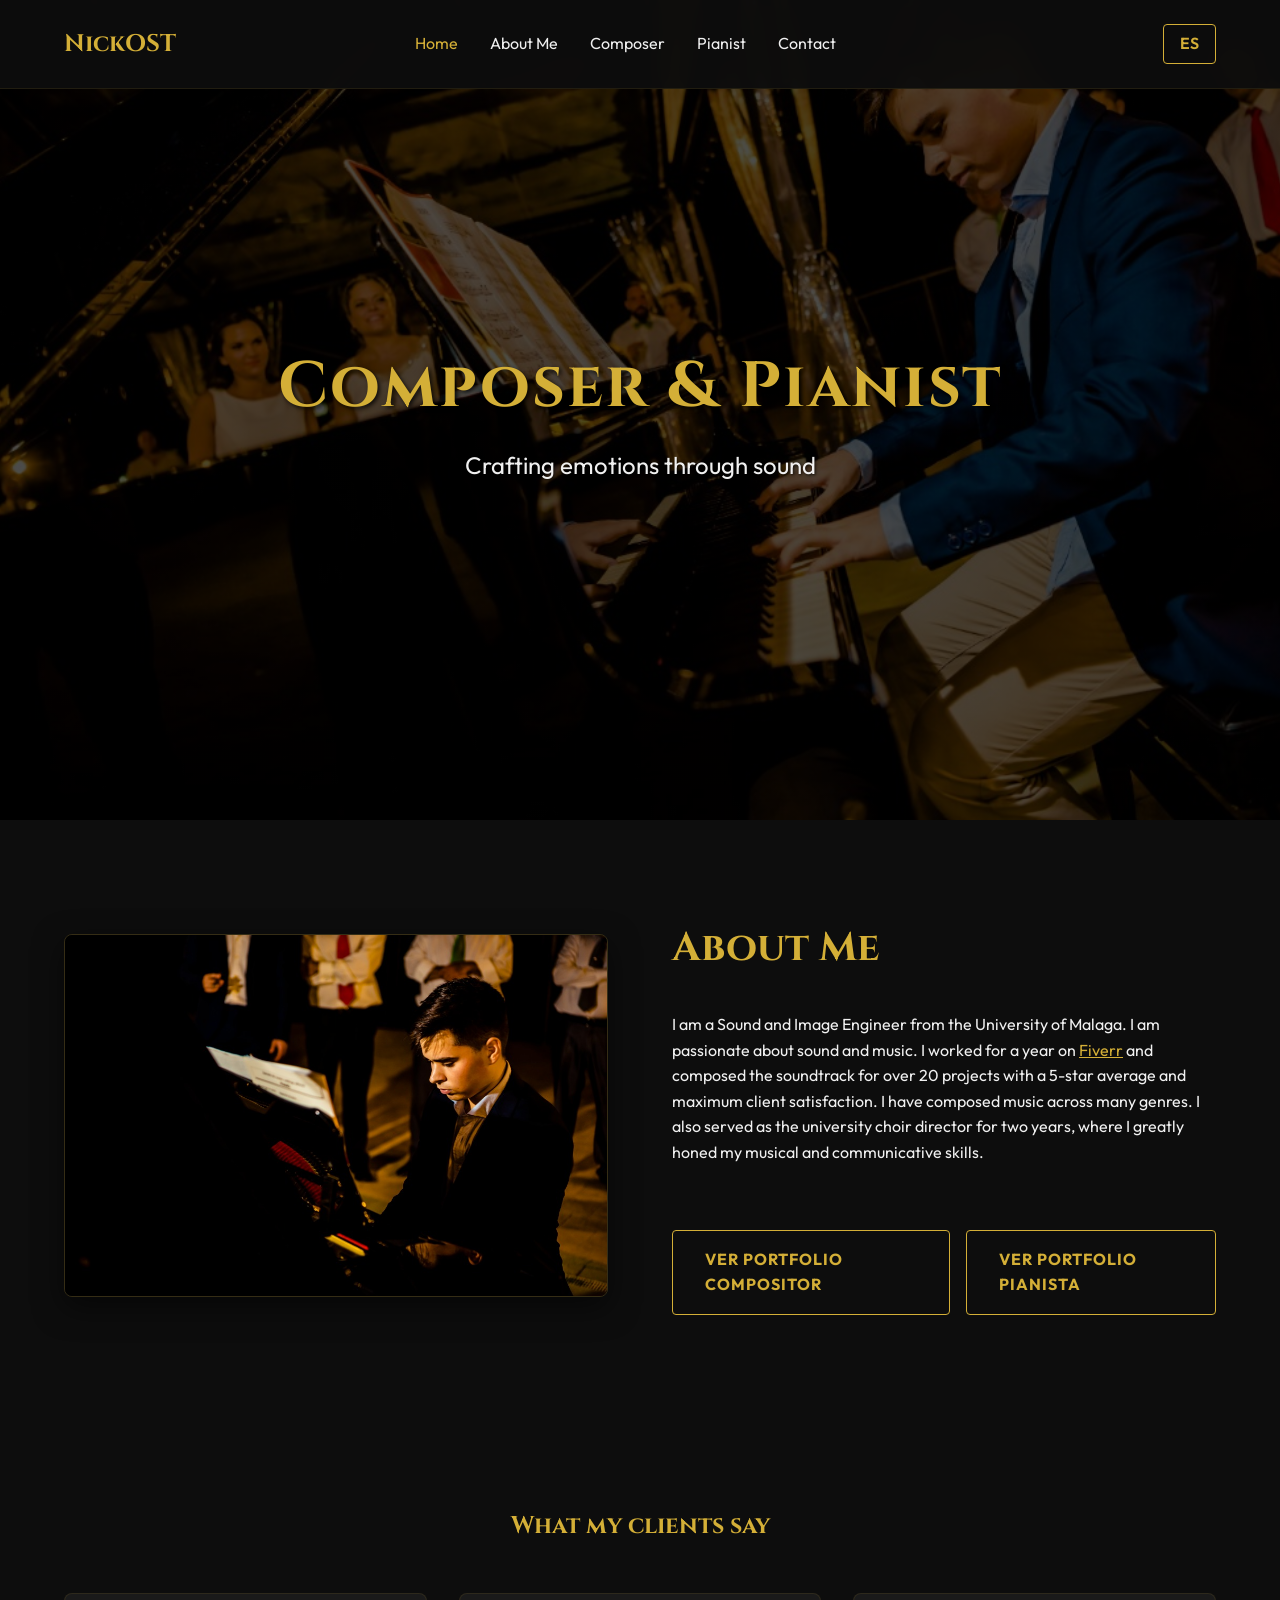
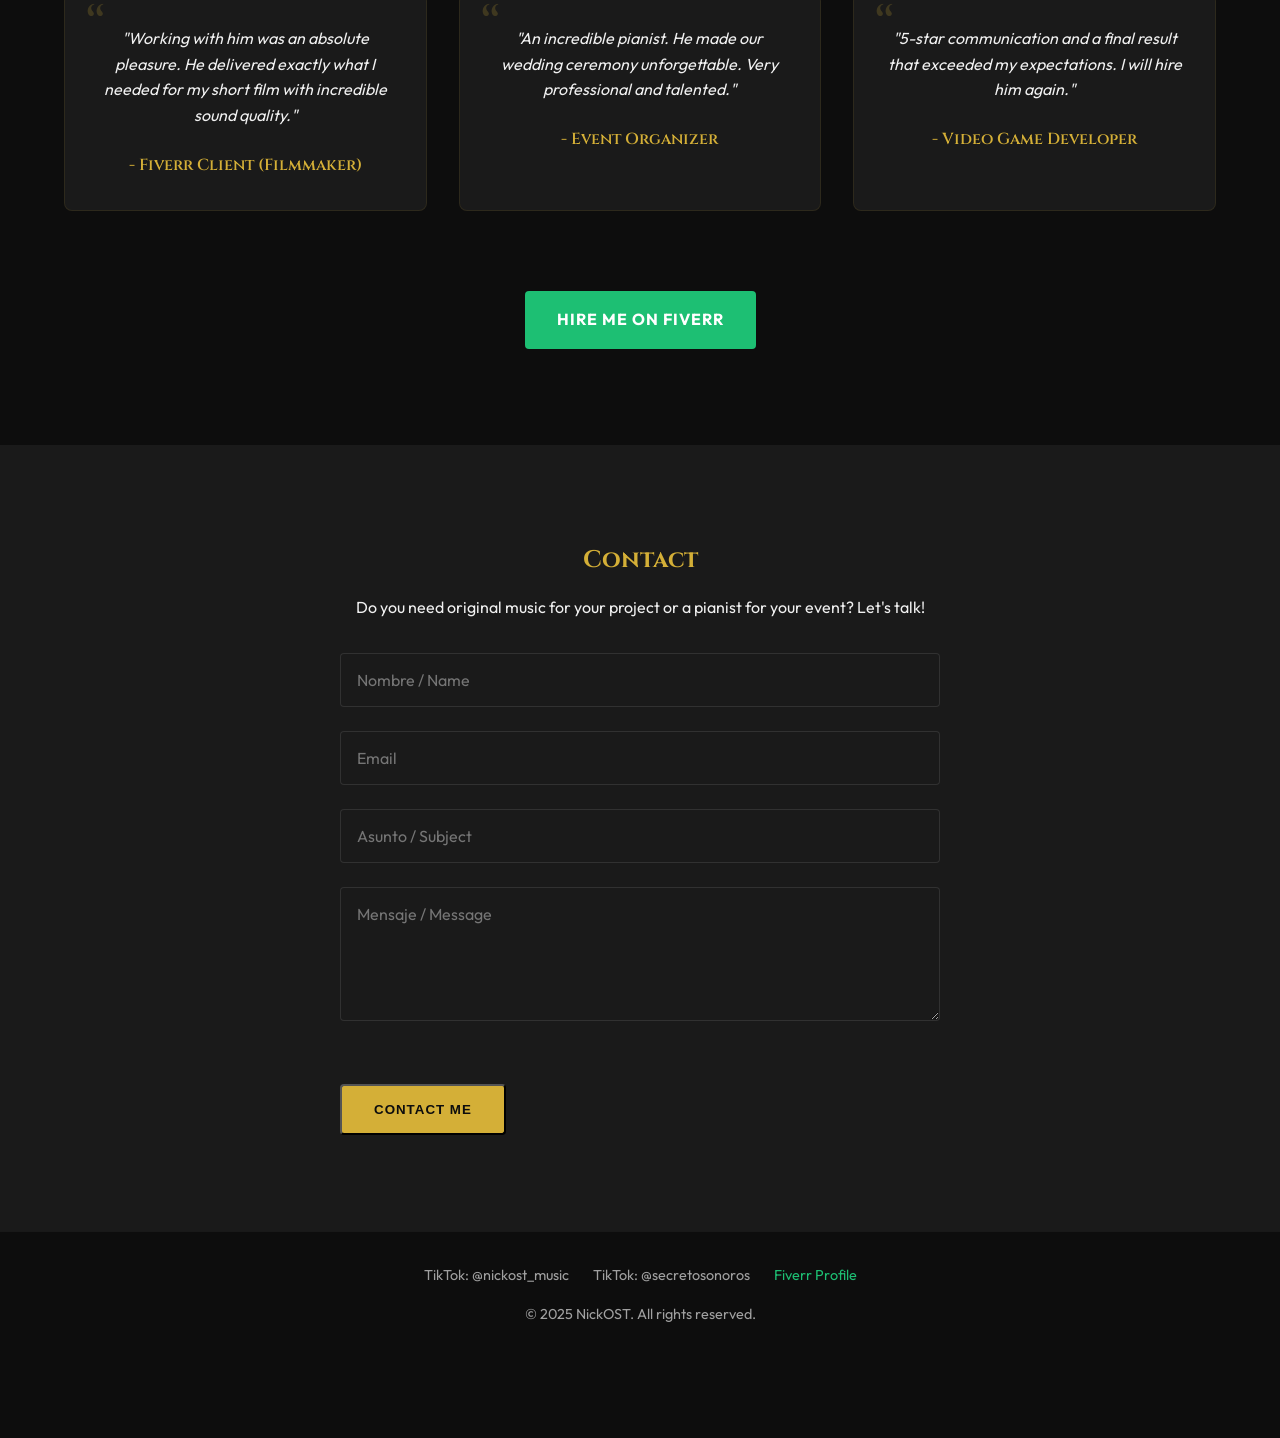
==== index.html @ 7a5ec65e "Versio 1.0" ====
<!DOCTYPE html>
<html lang="es">

<head>
    <meta charset="UTF-8">
    <meta name="viewport" content="width=device-width, initial-scale=1.0">
    <title>NickOST - Home</title>
    <link rel="preconnect" href="https://fonts.googleapis.com">
    <link rel="preconnect" href="https://fonts.gstatic.com" crossorigin>
    <link
        href="https://fonts.googleapis.com/css2?family=Cinzel:wght@400;700&family=Outfit:wght@300;400;600&display=swap"
        rel="stylesheet">
    <link rel="stylesheet" href="css/style.css">
</head>

<body>

    <nav class="navbar">
        <div class="logo">NickOST</div>
        <div class="nav-links">
            <a href="index.html" data-i18n="nav_home" class="active" style="color: var(--accent-gold);">Inicio</a>
            <a href="#about" data-i18n="nav_about">Sobre Mí</a>
            <a href="composer.html" data-i18n="nav_composer">Compositor</a>
            <a href="pianist.html" data-i18n="nav_pianist">Pianista</a>
            <a href="#contact" data-i18n="nav_contact">Contacto</a>
        </div>
        <div class="nav-extras">
            <div class="header-social">
                <a href="https://www.tiktok.com/@nickost_music" target="_blank" title="TikTok: @nickost_music">
                    <span class="tiktok-icon"></span>
                </a>
                <a href="https://www.tiktok.com/@secretosonoros" target="_blank" title="TikTok: @secretosonoros">
                    <span class="tiktok-icon"></span>
                </a>
            </div>
            <div class="lang-toggle" id="lang-toggle-btn">EN</div>
        </div>
    </nav>

    <header id="home" class="hero">
        <div class="hero-content reveal">
            <h1 data-i18n="hero_title">Compositor & Pianista</h1>
            <p data-i18n="hero_subtitle">Creando emociones a través del sonido</p>
        </div>
    </header>

    <section id="about" class="section">
        <div class="container about-grid reveal">
            <div class="about-img">
                <img src="assets/profile1.jpg" alt="NickOST Portrait">
            </div>
            <div class="about-text">
                <h2 data-i18n="about_title">Sobre Mí</h2>
                <p data-i18n="about_text">
                    Soy un ingeniero de Sonido e Imagen de la universidad de Málaga. Me apasiona el sonido y la
                    música...
                </p>
                <div style="margin-top: 2rem; display: flex; gap: 1rem;">
                    <a href="composer.html" class="contact-btn"
                        style="background: transparent; border: 1px solid var(--accent-gold); color: var(--accent-gold);">
                        Ver Portfolio Compositor
                    </a>
                    <a href="pianist.html" class="contact-btn"
                        style="background: transparent; border: 1px solid var(--accent-gold); color: var(--accent-gold);">
                        Ver Portfolio Pianista
                    </a>
                </div>
            </div>
        </div>
    </section>

    <section id="testimonials" class="section">
        <div class="container">
            <h2 class="text-center reveal" data-i18n="testimonials_title">Lo que dicen mis clientes</h2>
            <div class="testimonials-grid">
                <div class="testimonial-card reveal">
                    <p class="testimonial-text" data-i18n="testim_1">"Trabajar con él fue un placer absoluto. Entregó
                        exactamente lo que necesitaba para mi cortometraje con una calidad de sonido increíble."</p>
                    <div class="testimonial-author">- Fiverr Client (Filmmaker)</div>
                </div>
                <div class="testimonial-card reveal">
                    <p class="testimonial-text" data-i18n="testim_2">"Un pianista increíble. Hizo que nuestra ceremonia
                        fuera inolvidable. Muy profesional y talentoso."</p>
                    <div class="testimonial-author">- Event Organizer</div>
                </div>
                <div class="testimonial-card reveal">
                    <p class="testimonial-text" data-i18n="testim_3">"Comunicación de 5 estrellas y un resultado final
                        que superó mis expectativas. Volveré a contratarlo."</p>
                    <div class="testimonial-author">- Video Game Developer</div>
                </div>
            </div>

            <div class="text-center reveal" style="margin-top: 3rem;">
                <a href="http://www.fiverr.com/s/GzZyve7" target="_blank" class="contact-btn" data-i18n="fiverr_btn"
                    style="background-color: #1DBF73; border-color: #1DBF73; color: white;">Contrátame en Fiverr</a>
            </div>
        </div>
    </section>

    <section id="contact" class="section contact-section">
        <div class="container reveal">
            <h2 data-i18n="contact_title">Contacto</h2>
            <p data-i18n="contact_text" style="max-width: 600px; margin: 0 auto 2rem auto;">
                ¿Necesitas música original para tu proyecto o un pianista para tu evento? ¡Hablemos!
            </p>

            <form class="contact-form" action="mailto:contact@nickost.com" method="post" enctype="text/plain">
                <div class="form-group">
                    <input type="text" name="name" placeholder="Nombre / Name" required class="form-input">
                </div>
                <div class="form-group">
                    <input type="email" name="email" placeholder="Email" required class="form-input">
                </div>
                <div class="form-group">
                    <input type="text" name="subject" placeholder="Asunto / Subject" required class="form-input">
                </div>
                <div class="form-group">
                    <textarea name="message" rows="5" placeholder="Mensaje / Message" required
                        class="form-input"></textarea>
                </div>
                <button type="submit" class="contact-btn" data-i18n="contact_btn">Contáctame</button>
            </form>
        </div>
    </section>

    <footer>
        <div class="social-links">
            <a href="https://www.tiktok.com/@nickost_music" target="_blank" class="social-link">TikTok:
                @nickost_music</a>
            <a href="https://www.tiktok.com/@secretosonoros" target="_blank" class="social-link">TikTok:
                @secretosonoros</a>
            <a href="http://www.fiverr.com/s/GzZyve7" target="_blank" class="social-link" style="color: #1DBF73;">Fiverr
                Profile</a>
        </div>
        <p>&copy; 2025 NickOST. <span data-i18n="footer_rights">Todos los derechos reservados.</span></p>
    </footer>

    <script src="js/main.js"></script>
</body>

</html>
---- css/style.css ----
@import url('audio.css');
@import url('form.css');
@import url('social.css');
@import url('header-social.css');

:root {
    --bg-color: #0d0d0d;
    --card-bg: #1a1a1a;
    --text-primary: #f0f0f0;
    --text-secondary: #a0a0a0;
    --accent-gold: #d4af37;
    --accent-hover: #f9c945;
    --font-heading: 'Cinzel', serif;
    --font-body: 'Outfit', sans-serif;
    --transition-speed: 0.3s;
}

html {
    scroll-behavior: smooth;
}

* {
    margin: 0;
    padding: 0;
    box-sizing: border-box;
}

body {
    background-color: var(--bg-color);
    color: var(--text-primary);
    font-family: var(--font-body);
    line-height: 1.6;
    overflow-x: hidden;
}

h1,
h2,
h3,
h4,
h5,
h6 {
    font-family: var(--font-heading);
    color: var(--accent-gold);
    margin-bottom: 1rem;
}

a {
    text-decoration: none;
    color: inherit;
    transition: color var(--transition-speed);
}

img {
    max-width: 100%;
    display: block;
    border-radius: 8px;
}

/* Utilities */
.container {
    width: 90%;
    max-width: 1200px;
    margin: 0 auto;
    padding: 2rem 0;
}

.section {
    padding: 4rem 0;
}

.text-center {
    text-align: center;
}

.hidden {
    display: none;
}

/* Navbar */
.navbar {
    display: flex;
    justify-content: space-between;
    align-items: center;
    padding: 1.5rem 5%;
    background-color: rgba(13, 13, 13, 0.95);
    position: fixed;
    width: 100%;
    top: 0;
    z-index: 1000;
    backdrop-filter: blur(10px);
    border-bottom: 1px solid rgba(212, 175, 55, 0.1);
}

.logo {
    font-family: var(--font-heading);
    font-size: 1.5rem;
    font-weight: 700;
    color: var(--accent-gold);
}

.nav-links {
    display: flex;
    gap: 2rem;
}

.nav-links a:hover {
    color: var(--accent-gold);
}

.lang-toggle {
    cursor: pointer;
    font-weight: 600;
    border: 1px solid var(--accent-gold);
    padding: 0.4rem 1rem;
    border-radius: 4px;
    color: var(--accent-gold);
    transition: all var(--transition-speed);
}

.lang-toggle:hover {
    background-color: var(--accent-gold);
    color: var(--bg-color);
}

/* Hero */
.hero {
    height: 100vh;
    display: flex;
    align-items: center;
    justify-content: center;
    text-align: center;
    background: linear-gradient(rgba(0, 0, 0, 0.7), rgba(0, 0, 0, 0.7)), url('../assets/profile2.jpg') center/cover no-repeat;
    margin-top: -80px;
    /* Offset navbar */
    padding-top: 80px;
}

.hero-content h1 {
    font-size: 4rem;
    margin-bottom: 0.5rem;
    letter-spacing: 2px;
    text-shadow: 2px 2px 4px rgba(0, 0, 0, 0.8);
}

.hero-content p {
    font-size: 1.5rem;
    color: var(--text-primary);
    text-shadow: 1px 1px 3px rgba(0, 0, 0, 0.8);
}

/* About */
.about-grid {
    display: grid;
    grid-template-columns: 1fr 1fr;
    gap: 4rem;
    align-items: center;
}

.about-text h2 {
    font-size: 2.5rem;
    margin-bottom: 2rem;
}

.about-img img {
    box-shadow: 0 10px 30px rgba(0, 0, 0, 0.5);
    border: 1px solid rgba(212, 175, 55, 0.2);
    transition: transform 0.5s ease;
}

.about-img img:hover {
    transform: scale(1.02);
}

/* Composer & Pianist Sections */
.gallery-grid {
    display: grid;
    grid-template-columns: repeat(auto-fill, minmax(300px, 1fr));
    gap: 2rem;
    margin-top: 3rem;
}

.video-card {
    background: var(--card-bg);
    border-radius: 8px;
    overflow: hidden;
    transition: transform var(--transition-speed);
    border: 1px solid rgba(255, 255, 255, 0.05);
}

.video-card:hover {
    transform: translateY(-5px);
    border-color: var(--accent-gold);
}

.video-wrapper {
    position: relative;
    padding-bottom: 56.25%;
    /* 16:9 */
    height: 0;
}

.video-wrapper iframe {
    position: absolute;
    top: 0;
    left: 0;
    width: 100%;
    height: 100%;
    border: none;
}

.card-info {
    padding: 1rem;
}

.card-info h3 {
    font-size: 1.1rem;
    margin-bottom: 0.5rem;
    color: var(--text-primary);
    font-family: var(--font-body);
}

/* Testimonials */
.testimonials-grid {
    display: grid;
    grid-template-columns: repeat(auto-fit, minmax(300px, 1fr));
    gap: 2rem;
    margin-top: 3rem;
}

.testimonial-card {
    background: var(--card-bg);
    padding: 2rem;
    border-radius: 8px;
    border: 1px solid rgba(212, 175, 55, 0.1);
    text-align: center;
    position: relative;
}

.testimonial-card::before {
    content: '“';
    font-family: var(--font-heading);
    font-size: 4rem;
    color: var(--accent-gold);
    opacity: 0.2;
    position: absolute;
    top: -10px;
    left: 20px;
}

.testimonial-text {
    font-style: italic;
    margin-bottom: 1.5rem;
    color: var(--text-primary);
}

.testimonial-author {
    color: var(--accent-gold);
    font-weight: 600;
    font-family: var(--font-heading);
}

/* Animations */
.reveal {
    opacity: 0;
    transform: translateY(30px);
    transition: all 1s ease-out;
}

.reveal.active {
    opacity: 1;
    transform: translateY(0);
}

/* Contact */
.contact-section {
    background-color: var(--card-bg);
    text-align: center;
}

.contact-btn {
    display: inline-block;
    background-color: var(--accent-gold);
    color: var(--bg-color);
    padding: 1rem 2rem;
    font-weight: 700;
    border-radius: 4px;
    margin-top: 2rem;
    text-transform: uppercase;
    letter-spacing: 1px;
}

.contact-btn:hover {
    background-color: var(--accent-hover);
}

/* Footer */
footer {
    text-align: center;
    padding: 2rem;
    border-top: 1px solid rgba(255, 255, 255, 0.05);
    color: var(--text-secondary);
    font-size: 0.9rem;
}

/* Responsive */
@media (max-width: 768px) {
    .navbar {
        flex-direction: column;
        gap: 1rem;
    }

    .hero-content h1 {
        font-size: 2.5rem;
    }

    .about-grid {
        grid-template-columns: 1fr;
    }

    .about-img {
        order: -1;
    }
}
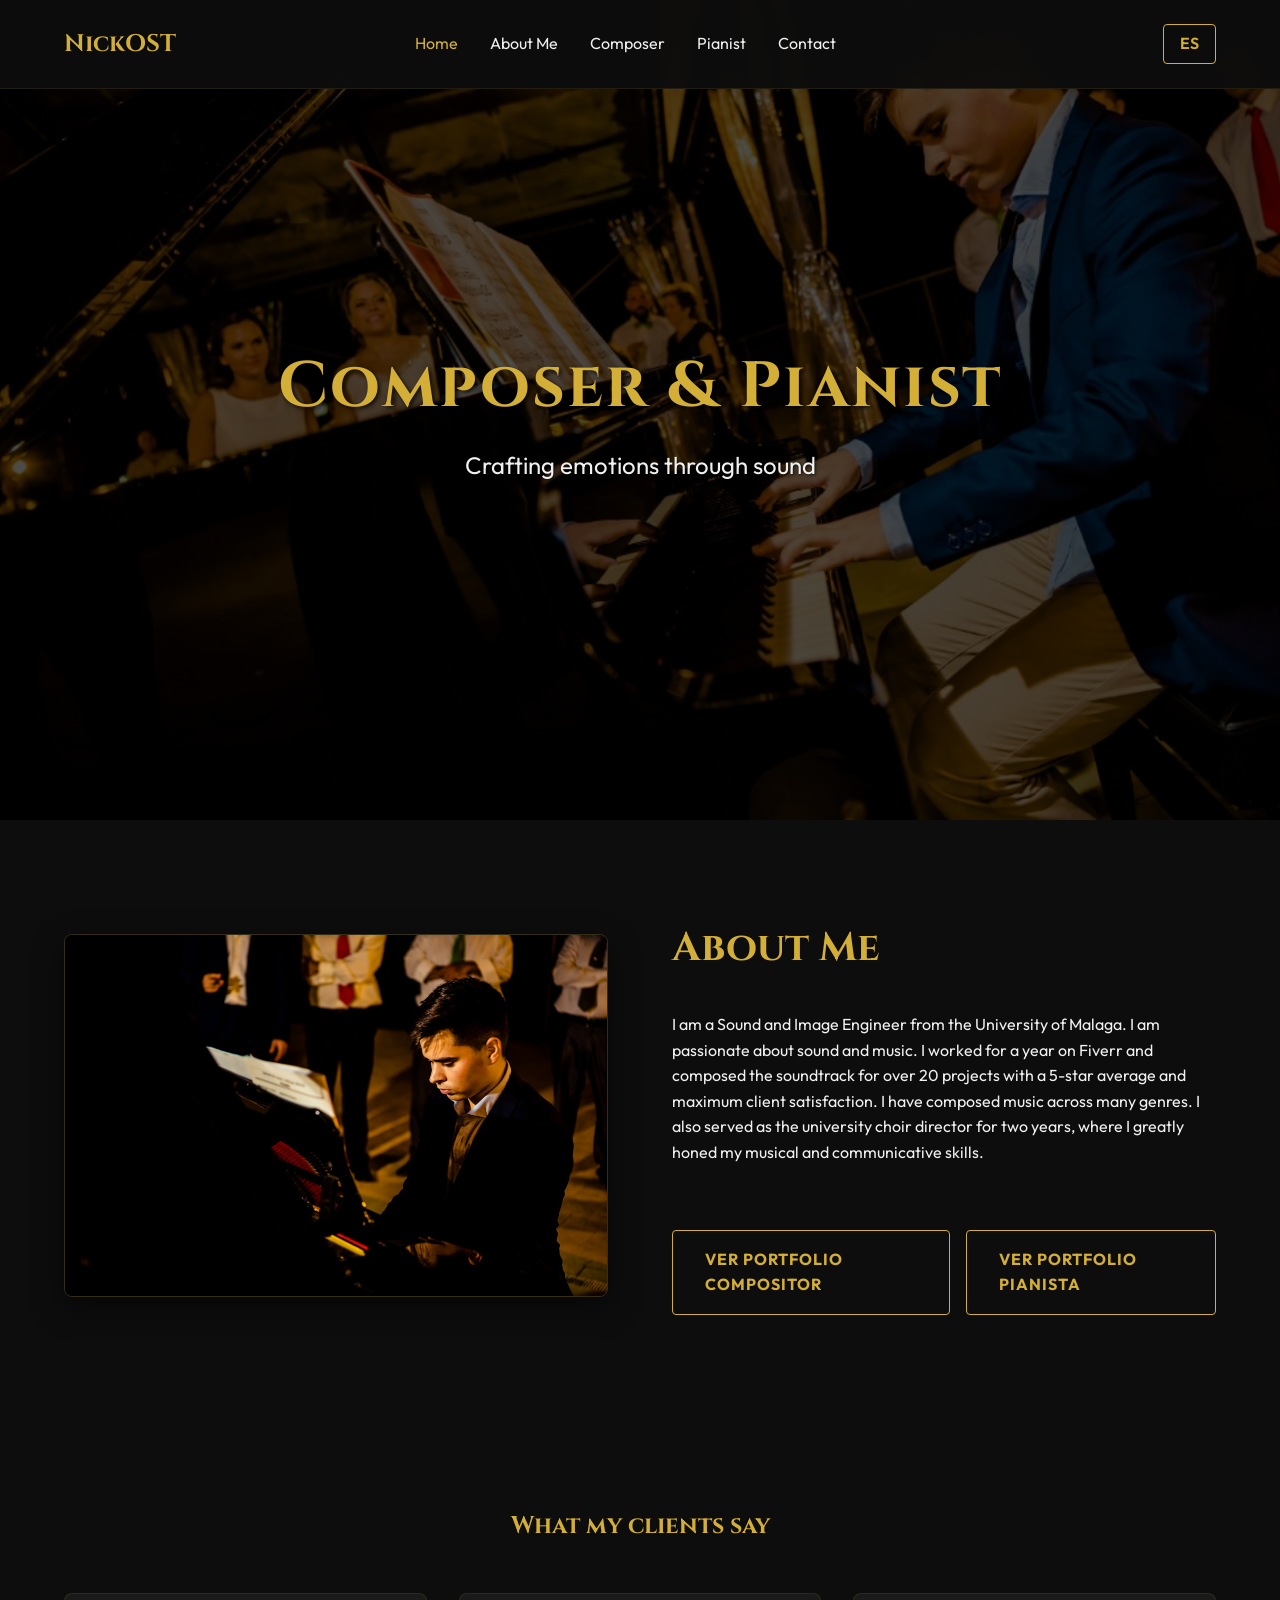
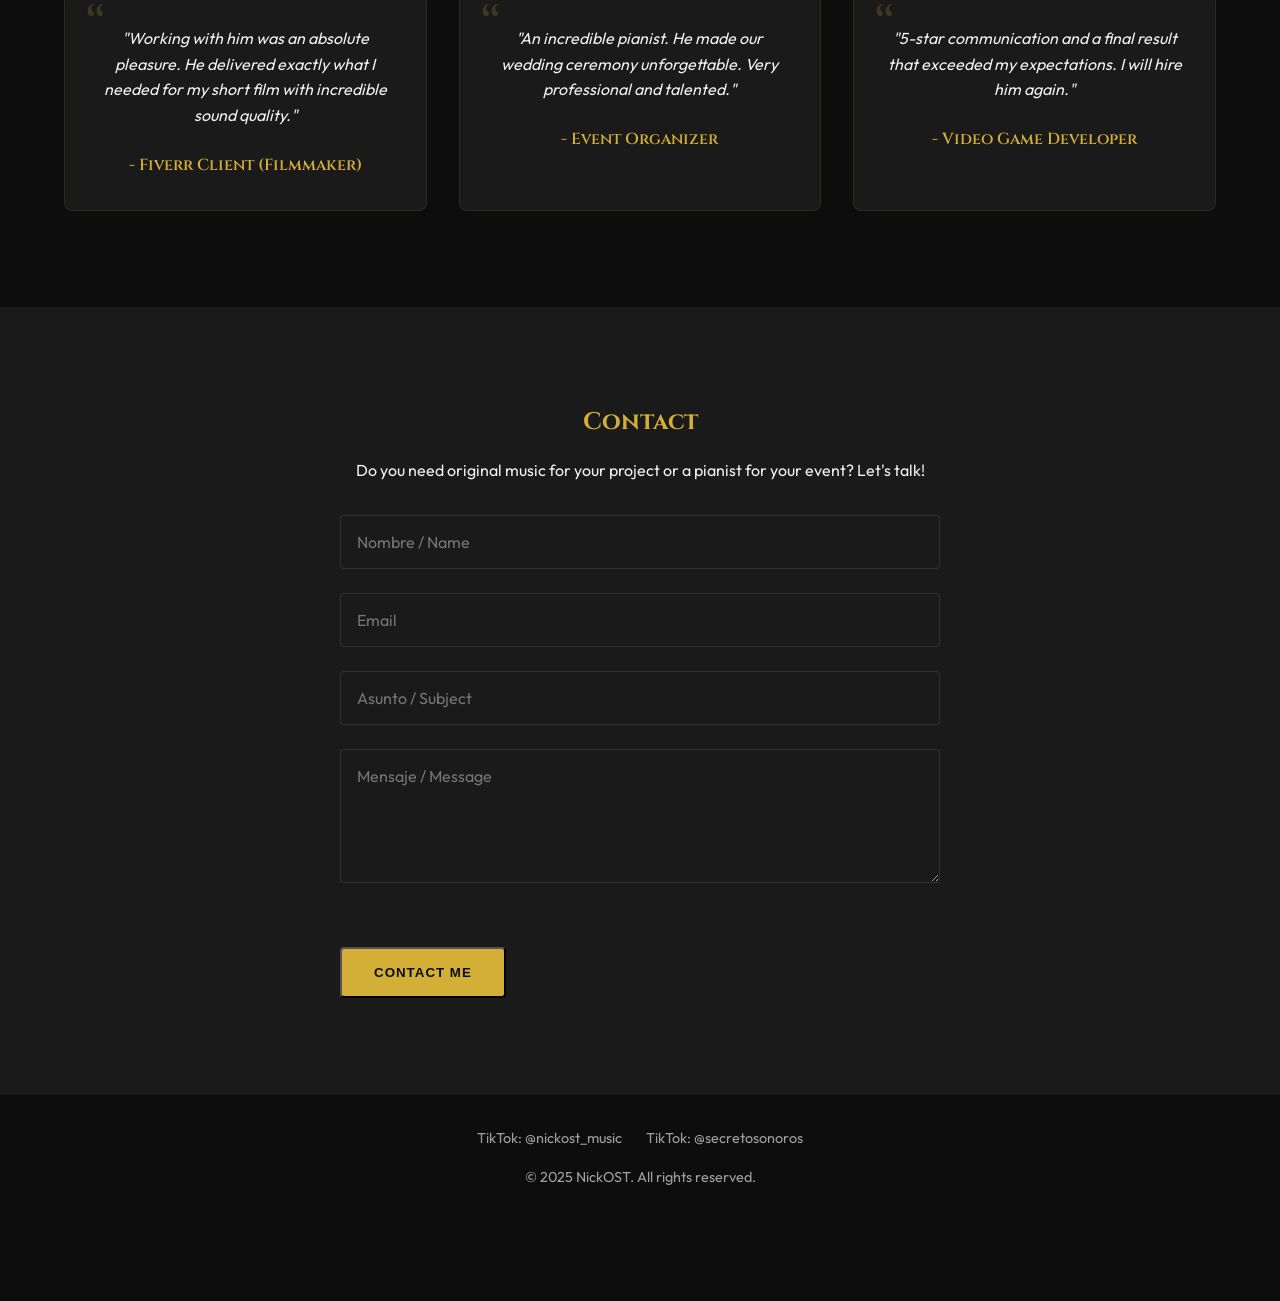
==== commit e37f1669: "Actualizacion Contacto" ====
--- a/index.html
+++ b/index.html
@@ -5,6 +5,7 @@
     <meta charset="UTF-8">
     <meta name="viewport" content="width=device-width, initial-scale=1.0">
     <title>NickOST - Home</title>
+    <link rel="icon" type="image/png" href="assets/favicon.png">
     <link rel="preconnect" href="https://fonts.googleapis.com">
     <link rel="preconnect" href="https://fonts.gstatic.com" crossorigin>
     <link
@@ -17,6 +18,11 @@
 
     <nav class="navbar">
         <div class="logo">NickOST</div>
+        <div class="hamburger">
+            <span></span>
+            <span></span>
+            <span></span>
+        </div>
         <div class="nav-links">
             <a href="index.html" data-i18n="nav_home" class="active" style="color: var(--accent-gold);">Inicio</a>
             <a href="#about" data-i18n="nav_about">Sobre Mí</a>
@@ -90,10 +96,7 @@
                 </div>
             </div>
 
-            <div class="text-center reveal" style="margin-top: 3rem;">
-                <a href="http://www.fiverr.com/s/GzZyve7" target="_blank" class="contact-btn" data-i18n="fiverr_btn"
-                    style="background-color: #1DBF73; border-color: #1DBF73; color: white;">Contrátame en Fiverr</a>
-            </div>
+
         </div>
     </section>
 
@@ -104,7 +107,7 @@
                 ¿Necesitas música original para tu proyecto o un pianista para tu evento? ¡Hablemos!
             </p>
 
-            <form class="contact-form" action="mailto:contact@nickost.com" method="post" enctype="text/plain">
+            <form class="contact-form" action="https://formspree.io/f/myzrlnqo" method="POST">
                 <div class="form-group">
                     <input type="text" name="name" placeholder="Nombre / Name" required class="form-input">
                 </div>
@@ -129,12 +132,13 @@
                 @nickost_music</a>
             <a href="https://www.tiktok.com/@secretosonoros" target="_blank" class="social-link">TikTok:
                 @secretosonoros</a>
-            <a href="http://www.fiverr.com/s/GzZyve7" target="_blank" class="social-link" style="color: #1DBF73;">Fiverr
-                Profile</a>
+
         </div>
         <p>&copy; 2025 NickOST. <span data-i18n="footer_rights">Todos los derechos reservados.</span></p>
     </footer>
 
+    <script src="js/audio-player.js"></script>
+    <script src="js/mobile-menu.js"></script>
     <script src="js/main.js"></script>
 </body>
 
--- a/css/style.css
+++ b/css/style.css
@@ -2,6 +2,7 @@
 @import url('form.css');
 @import url('social.css');
 @import url('header-social.css');
+@import url('responsive.css');
 
 :root {
     --bg-color: #0d0d0d;
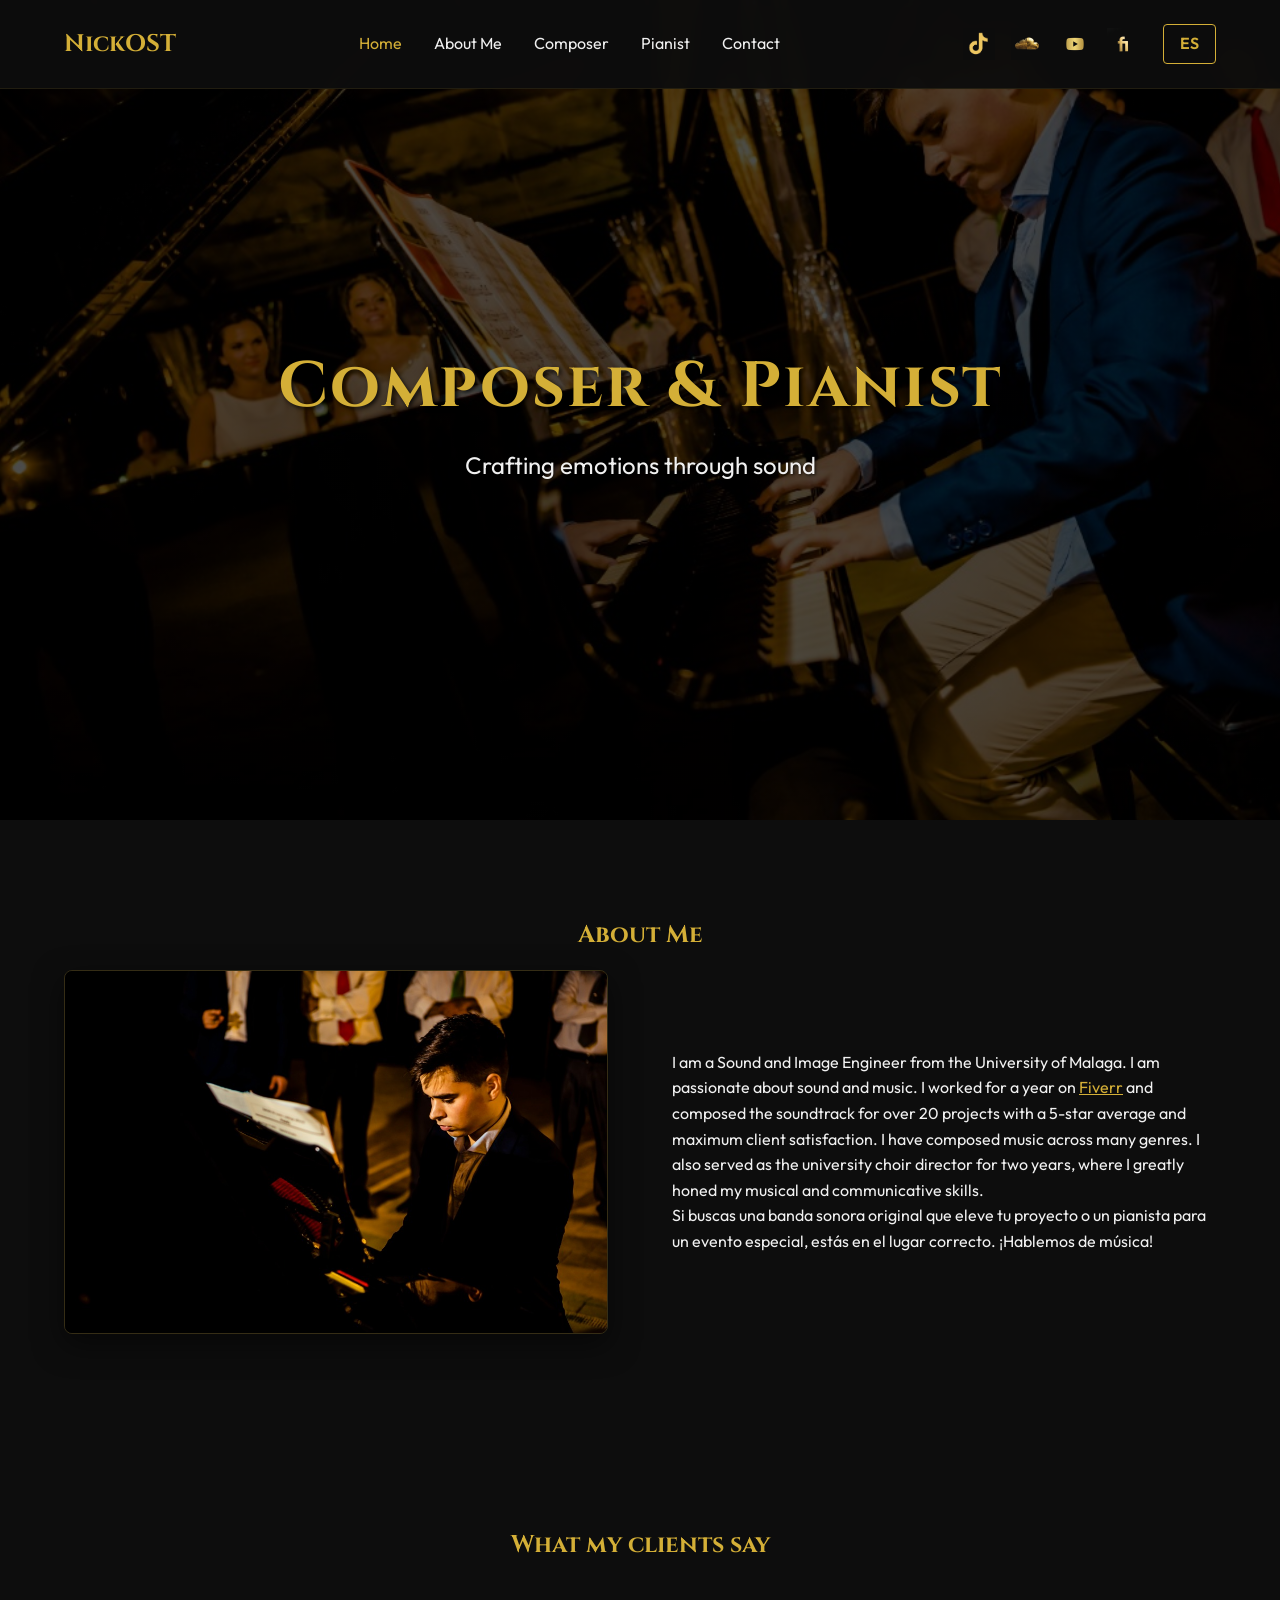
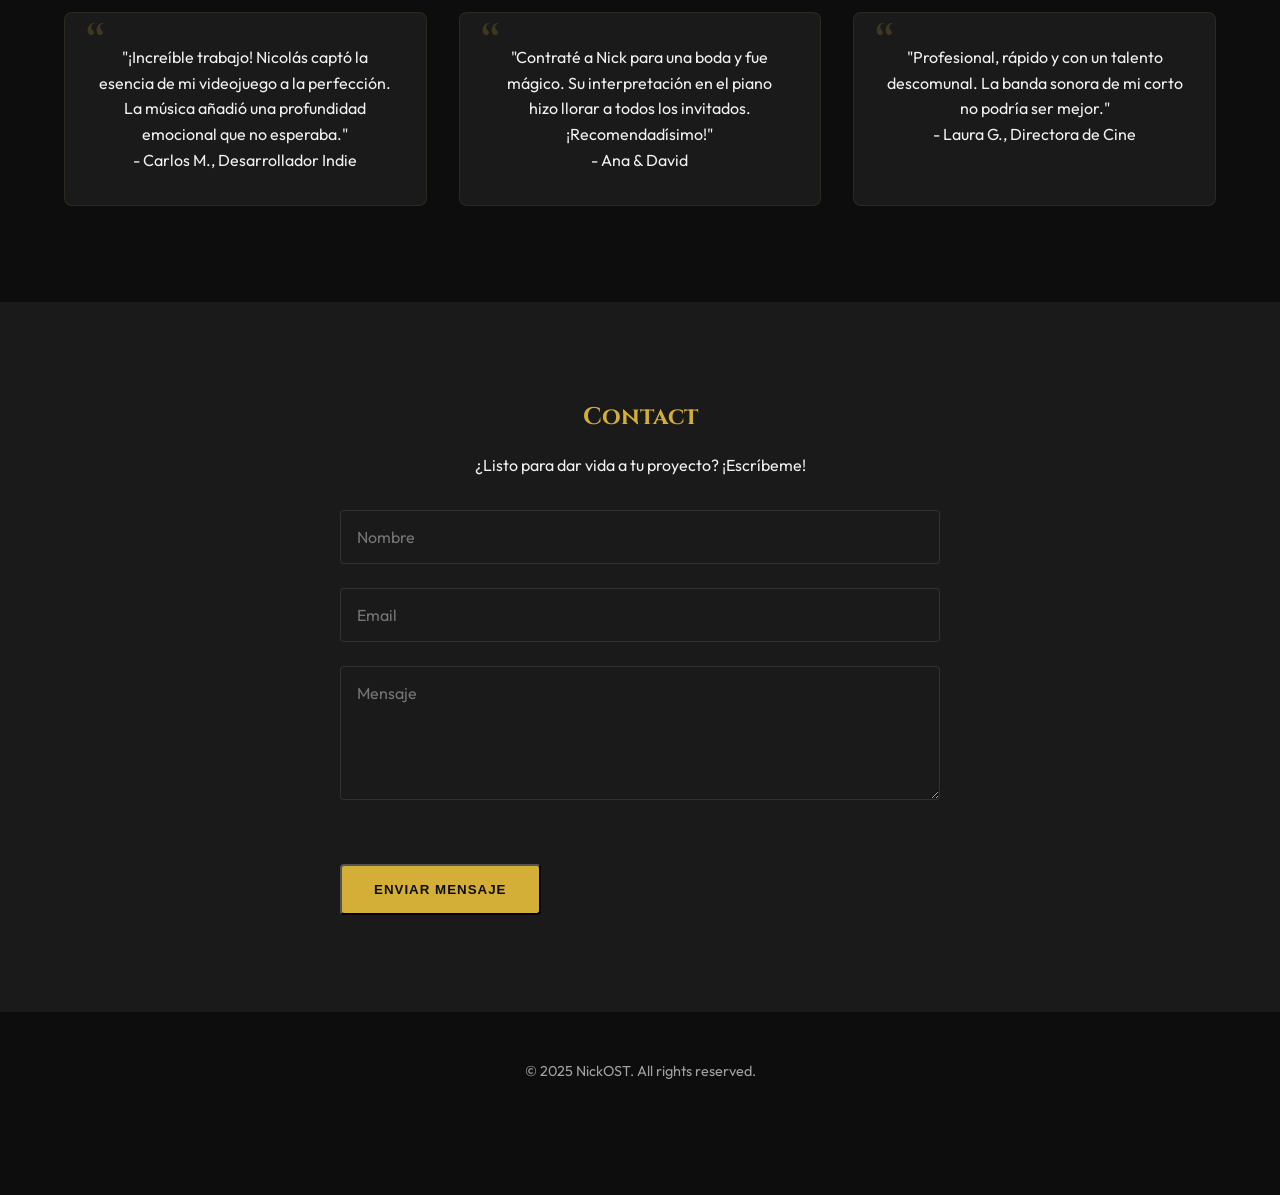
==== commit eeebf5fb: "Actualización" ====
--- a/index.html
+++ b/index.html
@@ -35,104 +35,104 @@
                 <a href="https://www.tiktok.com/@nickost_music" target="_blank" title="TikTok: @nickost_music">
                     <span class="tiktok-icon"></span>
                 </a>
-                <a href="https://www.tiktok.com/@secretosonoros" target="_blank" title="TikTok: @secretosonoros">
-                    <span class="tiktok-icon"></span>
+                <a href="https://soundcloud.com/nickost_music" target="_blank" title="SoundCloud">
+                    <span class="soundcloud-icon"></span>
+                </a>
+                <a href="https://www.youtube.com/@NickOST_music" target="_blank" title="YouTube">
+                    <span class="youtube-icon"></span>
+                </a>
+                <a href="https://www.fiverr.com/nickost2" target="_blank" title="Fiverr">
+                    <span class="fiverr-icon"></span>
                 </a>
             </div>
             <div class="lang-toggle" id="lang-toggle-btn">EN</div>
         </div>
     </nav>
 
-    <header id="home" class="hero">
+    <header class="hero" id="home">
         <div class="hero-content reveal">
-            <h1 data-i18n="hero_title">Compositor & Pianista</h1>
-            <p data-i18n="hero_subtitle">Creando emociones a través del sonido</p>
+            <h1 data-i18n="hero_title">Tu Visión, Mi Sonido</h1>
+            <p data-i18n="hero_subtitle">Compositor y Pianista Profesional para tus proyectos</p>
+        </div>
+        <div class="scroll-indicator">
+            <span></span>
         </div>
     </header>
 
     <section id="about" class="section">
-        <div class="container about-grid reveal">
-            <div class="about-img">
-                <img src="assets/profile1.jpg" alt="NickOST Portrait">
-            </div>
-            <div class="about-text">
-                <h2 data-i18n="about_title">Sobre Mí</h2>
-                <p data-i18n="about_text">
-                    Soy un ingeniero de Sonido e Imagen de la universidad de Málaga. Me apasiona el sonido y la
-                    música...
-                </p>
-                <div style="margin-top: 2rem; display: flex; gap: 1rem;">
-                    <a href="composer.html" class="contact-btn"
-                        style="background: transparent; border: 1px solid var(--accent-gold); color: var(--accent-gold);">
-                        Ver Portfolio Compositor
-                    </a>
-                    <a href="pianist.html" class="contact-btn"
-                        style="background: transparent; border: 1px solid var(--accent-gold); color: var(--accent-gold);">
-                        Ver Portfolio Pianista
-                    </a>
+        <div class="container">
+            <h2 class="text-center reveal" data-i18n="about_title">Sobre Mí</h2>
+            <div class="about-grid reveal">
+                <div class="about-img">
+                    <img src="assets/profile1.jpg" alt="NickOST Portrait">
+                </div>
+                <div class="about-text">
+                    <p data-i18n="about_text">
+                        Hola, soy Nicolás Aguilar, conocido artísticamente como NickOST. Soy un compositor y pianista
+                        apasionado
+                        por crear atmósferas únicas a través de la música. Con años de experiencia componiendo para
+                        videojuegos,
+                        cortometrajes y medios audiovisuales, he perfeccionado mi habilidad para contar historias sin
+                        palabras.
+                        Mi estilo abarca desde lo orquestal épico hasta melodías de piano íntimas y emotivas.
+                    </p>
+                    <p>
+                        Si buscas una banda sonora original que eleve tu proyecto o un pianista para un evento especial,
+                        estás en el lugar correcto. ¡Hablemos de música!
+                    </p>
                 </div>
             </div>
         </div>
     </section>
 
+    <!-- Testimonials Section -->
     <section id="testimonials" class="section">
         <div class="container">
-            <h2 class="text-center reveal" data-i18n="testimonials_title">Lo que dicen mis clientes</h2>
-            <div class="testimonials-grid">
-                <div class="testimonial-card reveal">
-                    <p class="testimonial-text" data-i18n="testim_1">"Trabajar con él fue un placer absoluto. Entregó
-                        exactamente lo que necesitaba para mi cortometraje con una calidad de sonido increíble."</p>
-                    <div class="testimonial-author">- Fiverr Client (Filmmaker)</div>
+            <h2 class="text-center reveal" data-i18n="testimonials_title">Testimonios</h2>
+            <div class="testimonials-grid reveal">
+                <div class="testimonial-card">
+                    <p>"¡Increíble trabajo! Nicolás captó la esencia de mi videojuego a la perfección. La música añadió
+                        una profundidad emocional que no esperaba."</p>
+                    <div class="author">- Carlos M., Desarrollador Indie</div>
                 </div>
-                <div class="testimonial-card reveal">
-                    <p class="testimonial-text" data-i18n="testim_2">"Un pianista increíble. Hizo que nuestra ceremonia
-                        fuera inolvidable. Muy profesional y talentoso."</p>
-                    <div class="testimonial-author">- Event Organizer</div>
+                <div class="testimonial-card">
+                    <p>"Contraté a Nick para una boda y fue mágico. Su interpretación en el piano hizo llorar a todos
+                        los invitados. ¡Recomendadísimo!"</p>
+                    <div class="author">- Ana & David</div>
                 </div>
-                <div class="testimonial-card reveal">
-                    <p class="testimonial-text" data-i18n="testim_3">"Comunicación de 5 estrellas y un resultado final
-                        que superó mis expectativas. Volveré a contratarlo."</p>
-                    <div class="testimonial-author">- Video Game Developer</div>
+                <div class="testimonial-card">
+                    <p>"Profesional, rápido y con un talento descomunal. La banda sonora de mi corto no podría ser
+                        mejor."</p>
+                    <div class="author">- Laura G., Directora de Cine</div>
                 </div>
             </div>
-
-
         </div>
     </section>
 
     <section id="contact" class="section contact-section">
-        <div class="container reveal">
+        <div class="container text-center reveal">
             <h2 data-i18n="contact_title">Contacto</h2>
-            <p data-i18n="contact_text" style="max-width: 600px; margin: 0 auto 2rem auto;">
-                ¿Necesitas música original para tu proyecto o un pianista para tu evento? ¡Hablemos!
+            <p data-i18n="contact_subtitle" style="margin-bottom: 2rem;">¿Listo para dar vida a tu proyecto? ¡Escríbeme!
             </p>
 
             <form class="contact-form" action="https://formspree.io/f/myzrlnqo" method="POST">
                 <div class="form-group">
-                    <input type="text" name="name" placeholder="Nombre / Name" required class="form-input">
+                    <input type="text" name="name" placeholder="Nombre" required class="form-input">
                 </div>
                 <div class="form-group">
                     <input type="email" name="email" placeholder="Email" required class="form-input">
                 </div>
                 <div class="form-group">
-                    <input type="text" name="subject" placeholder="Asunto / Subject" required class="form-input">
+                    <textarea name="message" rows="5" placeholder="Mensaje" required class="form-input"></textarea>
                 </div>
-                <div class="form-group">
-                    <textarea name="message" rows="5" placeholder="Mensaje / Message" required
-                        class="form-input"></textarea>
-                </div>
-                <button type="submit" class="contact-btn" data-i18n="contact_btn">Contáctame</button>
+                <button type="submit" class="contact-btn" data-i18n="form_submit">Enviar Mensaje</button>
             </form>
         </div>
     </section>
 
     <footer>
         <div class="social-links">
-            <a href="https://www.tiktok.com/@nickost_music" target="_blank" class="social-link">TikTok:
-                @nickost_music</a>
-            <a href="https://www.tiktok.com/@secretosonoros" target="_blank" class="social-link">TikTok:
-                @secretosonoros</a>
-
+            <!-- Social links removed as per request (Fiverr and TikTok moved/removed) -->
         </div>
         <p>&copy; 2025 NickOST. <span data-i18n="footer_rights">Todos los derechos reservados.</span></p>
     </footer>
